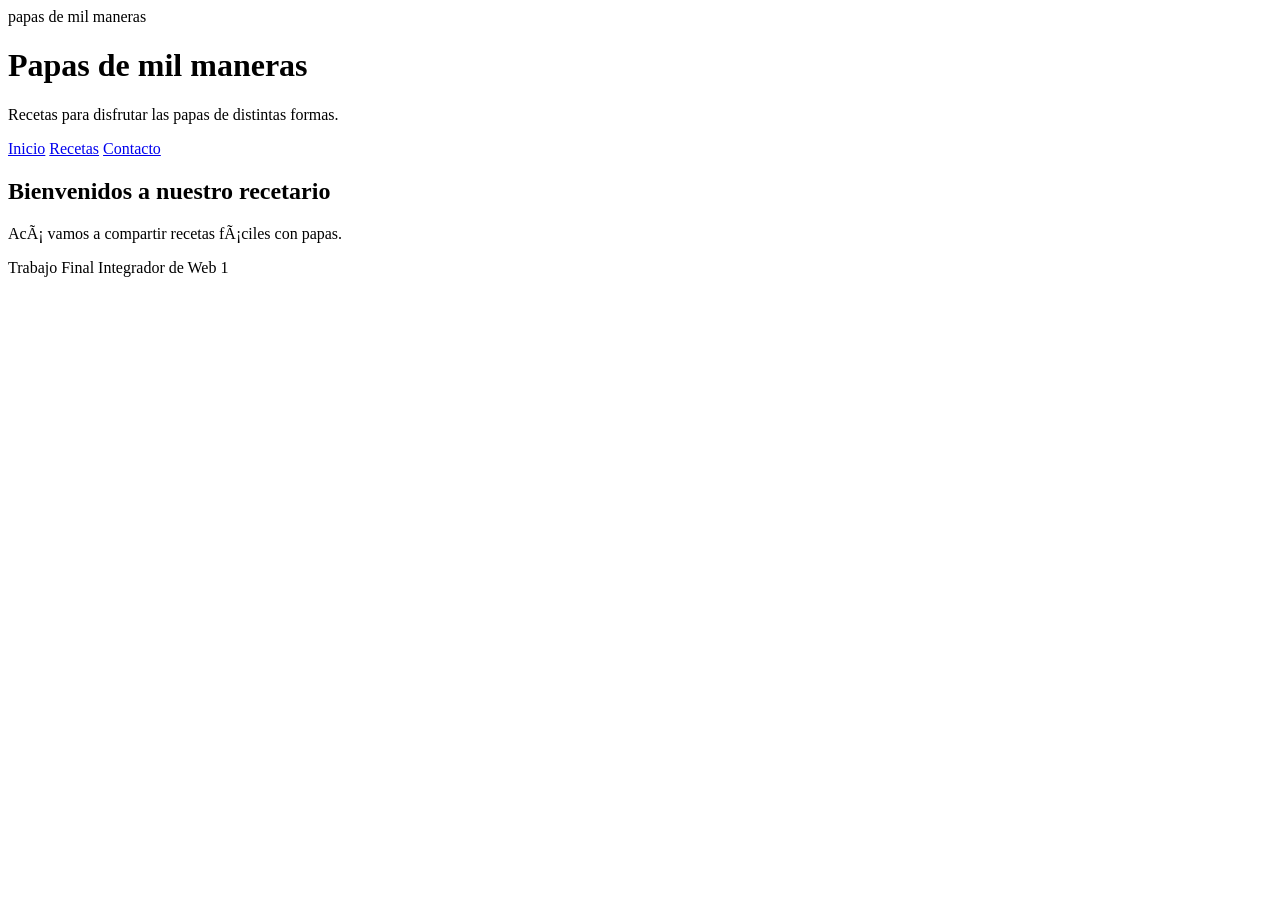
==== index.html @ 347c8983 "Agregar pag iniciales del recetario Co-Authored-By: Rebeca Sosa <156535491+BeckySosa@users.noreply.g" ====
<!DOCTYPE html> 
<html lang="es">  
<head> 
    <meta charset="UFT-8">
    <meta name="viewport" contene="width=device-width, initial-scale=1.0'>"
    <title>papas de mil maneras </title>
</head>
<body>
    <header>
        <h1>Papas de mil maneras</h1>
        <p>Recetas para disfrutar las papas de distintas formas.</p>
    </header>

    <nav>
        <a href="index.html">Inicio</a>
        <a href="recetas.html">Recetas</a>
        <a href="contacto.html">Contacto</a>
    </nav>

    <main>
        <h2>Bienvenidos a nuestro recetario</h2>
        <p>Acá vamos a compartir recetas fáciles con papas.</p>
    </main>

    <footer>
        <p>Trabajo Final Integrador de Web 1</p>
    </footer>
</head>
</html>
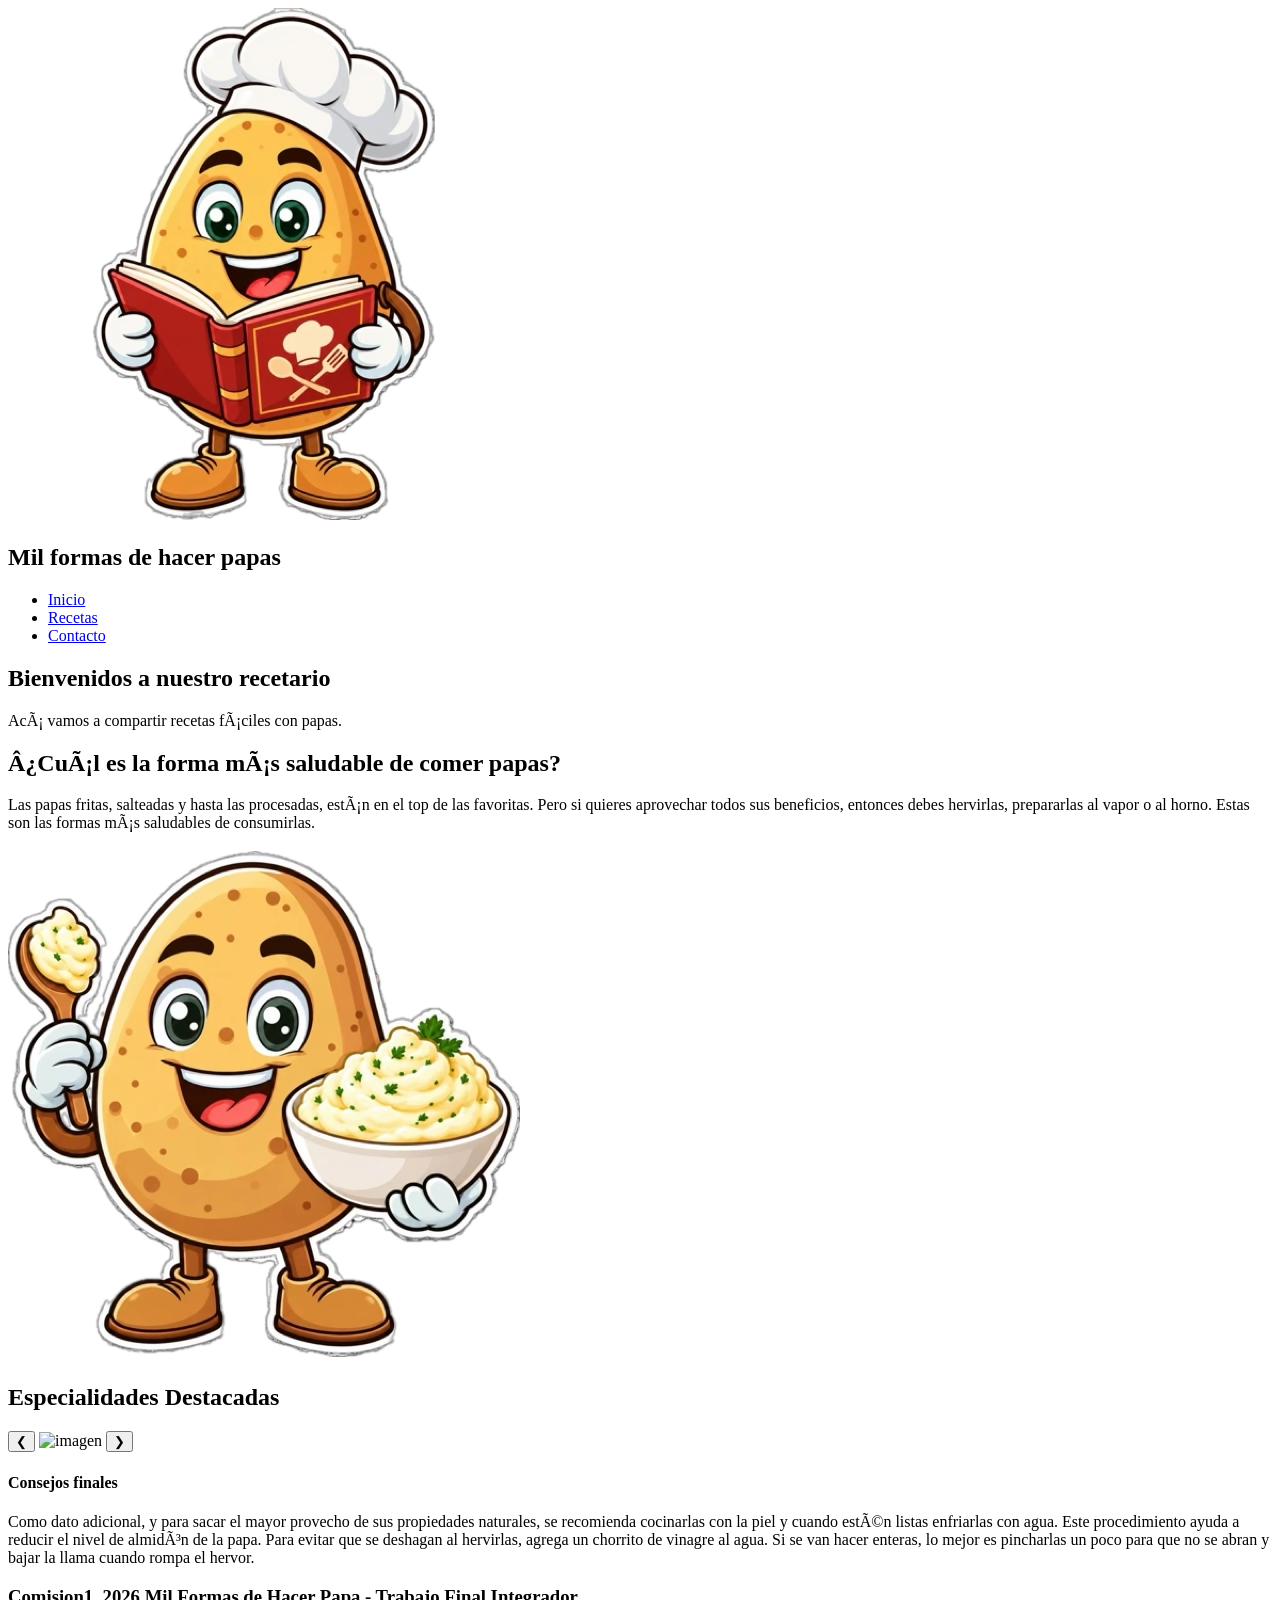
==== commit 88c0dd9a: "index.html Se agrego contenido al index.html, dando la estructura deseada." ====
--- a/index.html
+++ b/index.html
@@ -2,28 +2,70 @@
 <html lang="es">  
 <head> 
     <meta charset="UFT-8">
-    <meta name="viewport" contene="width=device-width, initial-scale=1.0'>"
-    <title>papas de mil maneras </title>
+    <meta name="viewport" contene="width=device-width, initial-scale=1.0'>">
+    <title>papas de mil maneras | Inicio </title>
+    <link rel="stylesheet" href="style.css">
 </head>
 <body>
     <header>
-        <h1>Papas de mil maneras</h1>
-        <p>Recetas para disfrutar las papas de distintas formas.</p>
+
+        <nav>
+            <div class="marca">
+                <img src="imagenes/papalibro.webp" alt="Papita leyendo un libro de recetas">
+                <h1>Mil formas de hacer papas</h1>
+            </div>
+
+          <ul class="menuNavegacion">
+
+            <li><a class="activo" href="index.html">Inicio</a></li>
+            <li><a href="receta.html">Recetas</a></li>
+            <li><a href="formulario.html">Contacto</a></li>
+          </ul>
+
+        </nav>
+
     </header>
+    <main>
 
-    <nav>
-        <a href="index.html">Inicio</a>
-        <a href="recetas.html">Recetas</a>
-        <a href="contacto.html">Contacto</a>
-    </nav>
-
-    <main>
         <h2>Bienvenidos a nuestro recetario</h2>
         <p>Acá vamos a compartir recetas fáciles con papas.</p>
+  
+        <section class="presentacion-inicio">
+            <div class="Contenido">
+                <h2>¿Cuál es la forma más saludable de comer papas?</h2>
+                <p>Las papas fritas, salteadas y hasta las procesadas, están en el top de las favoritas. Pero si quieres aprovechar todos sus beneficios, entonces debes hervirlas, prepararlas al vapor o al horno. Estas son las formas más saludables de consumirlas.</p>
+            </div>
+            <img src="imagenes/papa-pure.webp" alt="Papita sonriente con un plato de puré">
+        </section>
+        
+        <section class="Carrusel">
+            <h2>Especialidades Destacadas</h2>
+            
+            <div class="DivImg">
+               
+                 <button type="button" class="flecha" onclick="anterior()">&#10094;</button>
+                  <img id="imgCarrusel" src="" alt="imagen">
+                  <button type="button" class="flecha" onclick="siguiente()">&#10095;</button>
+            </div>
+
+            <div class="txtImagen">
+                <p id="txt"></p>
+            </div>
+
+        </section>
+        <section class="Consejos">
+
+            <h4>Consejos finales </h4>
+            <p>Como dato adicional, y para sacar el mayor provecho de sus propiedades naturales, se recomienda cocinarlas con la piel y cuando estén listas enfriarlas con agua. Este procedimiento ayuda a reducir el nivel de almidón de la papa. 
+               Para evitar que se deshagan al hervirlas, agrega un chorrito de vinagre al agua. Si se van hacer enteras, lo mejor es pincharlas un poco para que no se abran y bajar la llama cuando rompa el hervor. </p>
+        </section>
+
     </main>
 
     <footer>
-        <p>Trabajo Final Integrador de Web 1</p>
+        <h3>Comision1_2026 Mil Formas de Hacer Papa - Trabajo Final Integrador</h3>
+         
     </footer>
+    <script src="script.js"></script>
 </head>
 </html>
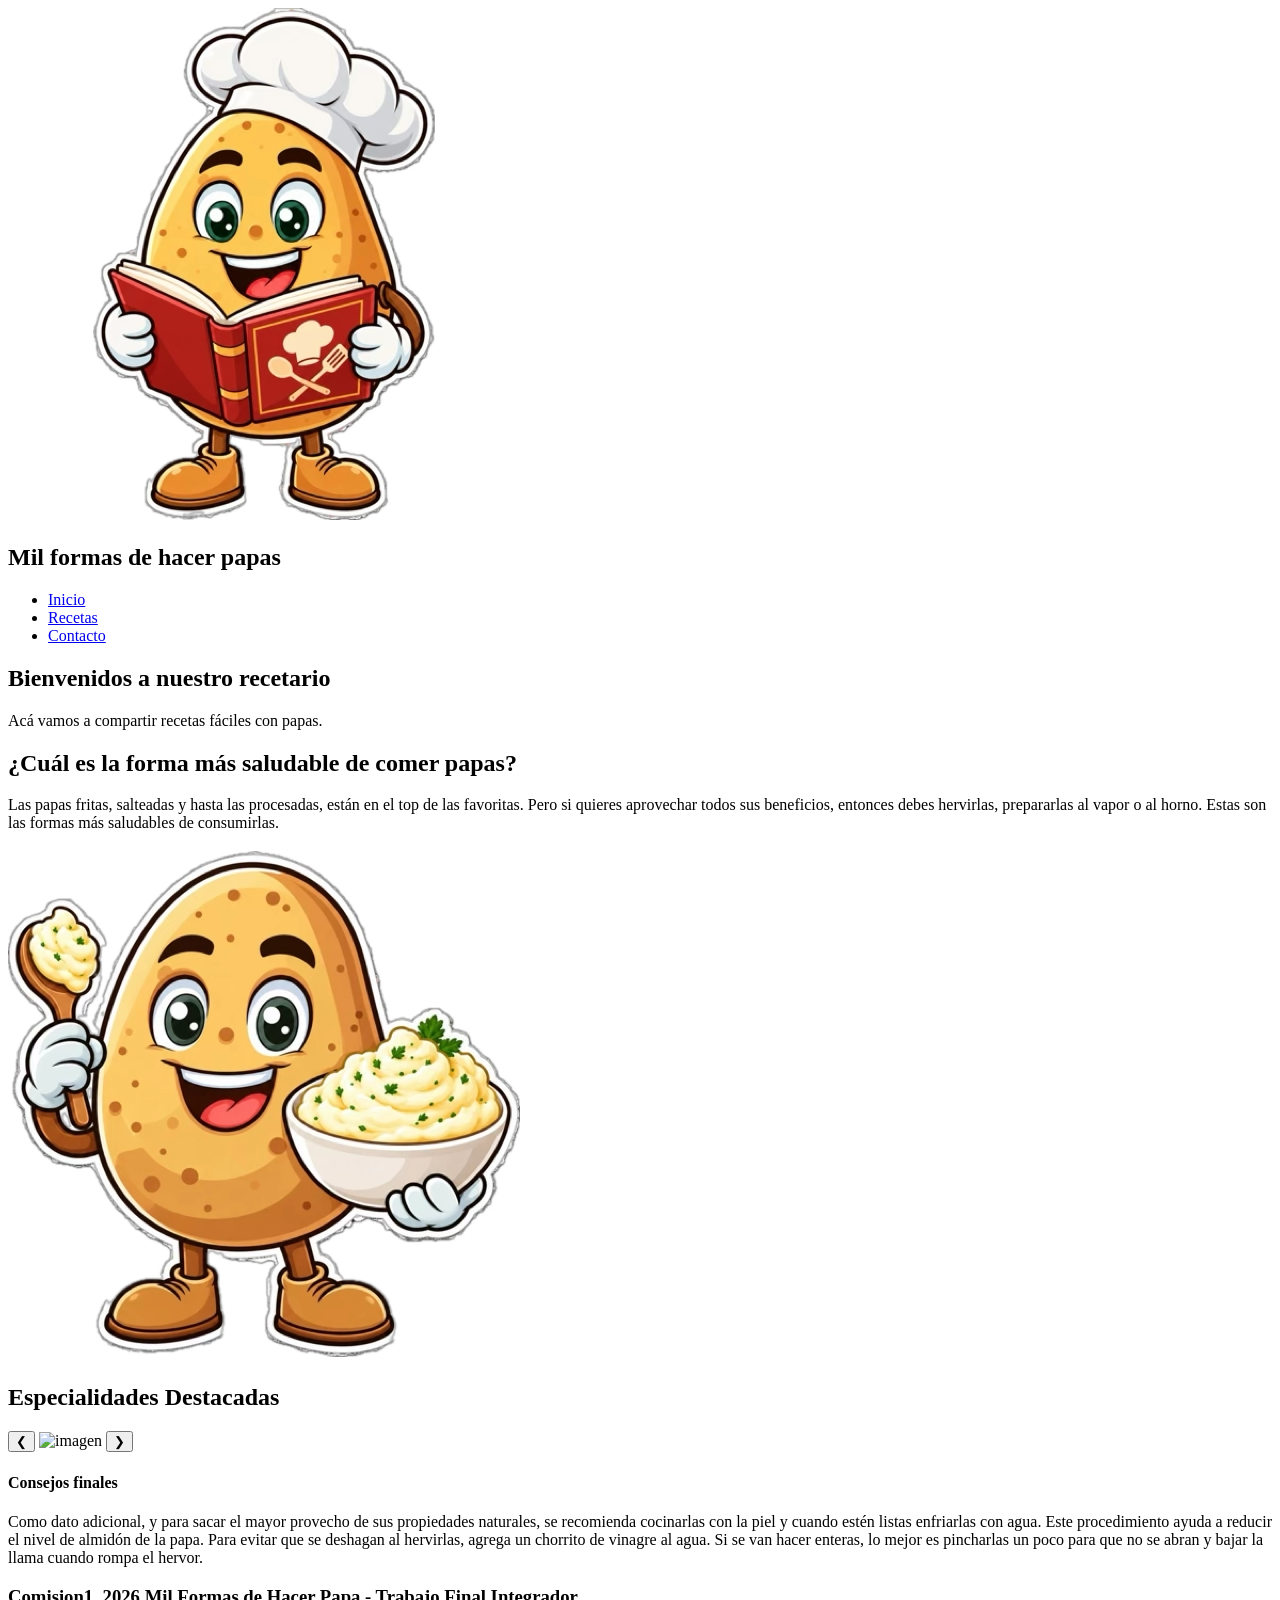
==== commit 521094fe: "Estructura inicial de paginas  ,archivos del sitio y html de contacto" ====
--- a/index.html
+++ b/index.html
@@ -1,10 +1,10 @@
 <!DOCTYPE html> 
 <html lang="es">  
 <head> 
-    <meta charset="UFT-8">
-    <meta name="viewport" contene="width=device-width, initial-scale=1.0'>">
+    <meta charset="UTF-8">
+    <meta name="viewport" content="width=device-width, initial-scale=1.0">
     <title>papas de mil maneras | Inicio </title>
-    <link rel="stylesheet" href="style.css">
+    <link rel="stylesheet" href="styles/index.css">
 </head>
 <body>
     <header>
@@ -67,5 +67,5 @@
          
     </footer>
     <script src="script.js"></script>
-</head>
+</body>
 </html>
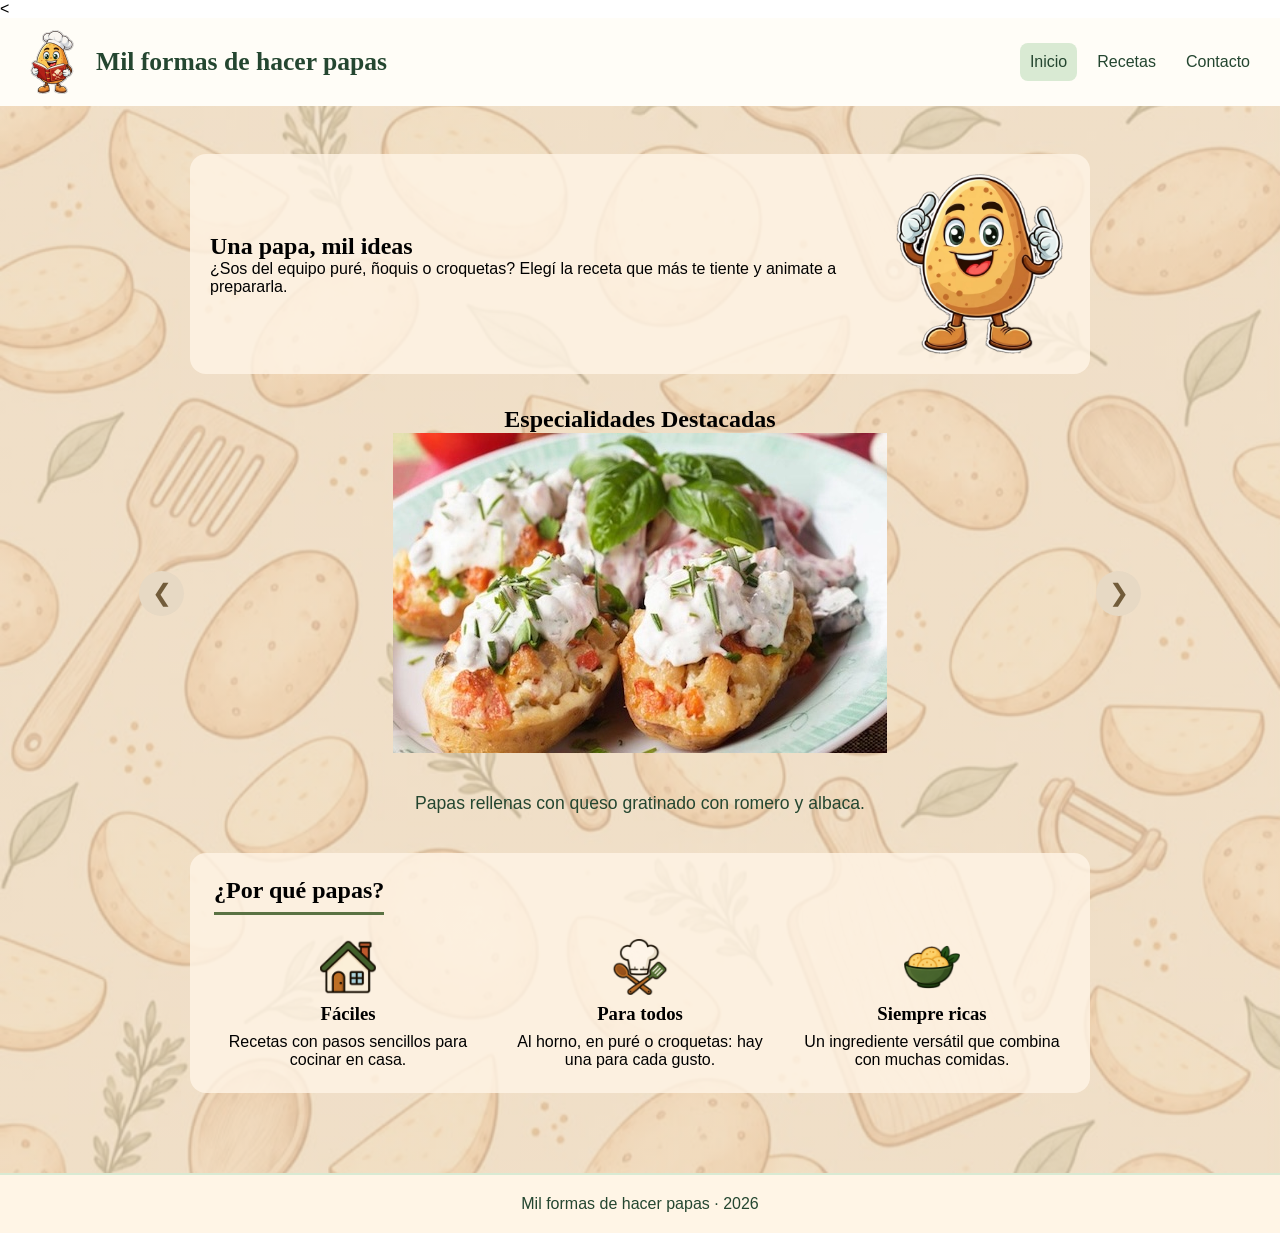
==== commit 260b0200: "cambios en index.html y css" ====
--- a/index.html
+++ b/index.html
@@ -1,14 +1,13 @@
-<!DOCTYPE html> 
-<html lang="es">  
-<head> 
+<<!DOCTYPE html>
+<html lang="es">
+<head>
     <meta charset="UTF-8">
     <meta name="viewport" content="width=device-width, initial-scale=1.0">
-    <title>papas de mil maneras | Inicio </title>
-    <link rel="stylesheet" href="styles/index.css">
+    <link rel="stylesheet" href="./styles/index.css">
+    <title>Mil formas de hacer papas | Inicio</title>
 </head>
-<body>
+<body class="pagina-inicio">
     <header>
-
         <nav>
             <div class="marca">
                 <img src="imagenes/papalibro.webp" alt="Papita leyendo un libro de recetas">
@@ -16,55 +15,68 @@
             </div>
 
           <ul class="menuNavegacion">
-
-            <li><a class="activo" href="index.html">Inicio</a></li>
+             <li><a class="activo" href="index.html">Inicio</a></li>
             <li><a href="receta.html">Recetas</a></li>
             <li><a href="formulario.html">Contacto</a></li>
           </ul>
 
         </nav>
-
     </header>
     <main>
-
-        <h2>Bienvenidos a nuestro recetario</h2>
-        <p>Acá vamos a compartir recetas fáciles con papas.</p>
-  
+        <div class="contenido-inicio">
         <section class="presentacion-inicio">
             <div class="Contenido">
-                <h2>¿Cuál es la forma más saludable de comer papas?</h2>
-                <p>Las papas fritas, salteadas y hasta las procesadas, están en el top de las favoritas. Pero si quieres aprovechar todos sus beneficios, entonces debes hervirlas, prepararlas al vapor o al horno. Estas son las formas más saludables de consumirlas.</p>
-            </div>
-            <img src="imagenes/papa-pure.webp" alt="Papita sonriente con un plato de puré">
+             <h2>Una papa, mil ideas</h2>
+              <p>¿Sos del equipo puré, ñoquis o croquetas? Elegí la receta que más te tiente y animate a prepararla.</p>
+          </div>
+            <img src="imagenes/papa-ok.webp" alt="Papita sonriente con un plato de puré">
         </section>
-        
         <section class="Carrusel">
             <h2>Especialidades Destacadas</h2>
             
-            <div class="DivImg">
-               
-                 <button type="button" class="flecha" onclick="anterior()">&#10094;</button>
+        
+                <div class="DivImg">
+
+                 <button type="button" class="flecha" onclick="anterior()" title="Anterior">&#10094;</button>
                   <img id="imgCarrusel" src="" alt="imagen">
-                  <button type="button" class="flecha" onclick="siguiente()">&#10095;</button>
-            </div>
-
+                  <button type="button" class="flecha" onclick="siguiente()" title="Siguiente">&#10095;</button>
+                  
+           
+                </div>
+              
             <div class="txtImagen">
                 <p id="txt"></p>
             </div>
 
+            
         </section>
-        <section class="Consejos">
+        <section class="por-que-papas">
+    <h2>¿Por qué papas?</h2>
 
-            <h4>Consejos finales </h4>
-            <p>Como dato adicional, y para sacar el mayor provecho de sus propiedades naturales, se recomienda cocinarlas con la piel y cuando estén listas enfriarlas con agua. Este procedimiento ayuda a reducir el nivel de almidón de la papa. 
-               Para evitar que se deshagan al hervirlas, agrega un chorrito de vinagre al agua. Si se van hacer enteras, lo mejor es pincharlas un poco para que no se abran y bajar la llama cuando rompa el hervor. </p>
+    <ul class="razones">
+        <li>
+            <img src="imagenes/icono-faciles.webp" alt="una casa">
+            <h3>Fáciles</h3>
+            <p>Recetas con pasos sencillos para cocinar en casa.</p>
+        </li>
+
+        <li>
+            <img src="imagenes/icono-todos.webp" alt="Gorro de cocina y utensilios">
+            <h3>Para todos</h3>
+            <p>Al horno, en puré o croquetas: hay una para cada gusto.</p>
+        </li>
+
+        <li>
+            <img src="imagenes/icono-ricas.webp" alt="Cuenco con papas">
+            <h3>Siempre ricas</h3>
+            <p>Un ingrediente versátil que combina con muchas comidas.</p>
+        </li>
+  </ul>
         </section>
-
+        </div>
     </main>
-
     <footer>
-        <h3>Comision1_2026 Mil Formas de Hacer Papa - Trabajo Final Integrador</h3>
-         
+        <p>Mil formas de hacer papas · 2026</p>
     </footer>
     <script src="script.js"></script>
 </body>
--- a/styles/index.css
+++ b/styles/index.css
@@ -0,0 +1,342 @@
+*{
+    padding: 0;
+    margin: 0;
+    box-sizing: border-box;
+}
+
+html{
+    height: 100%;
+}
+
+body{
+    min-height: 100%;
+    display: flex;
+    flex-direction: column;
+    font-family: Arial, sans-serif;
+}
+
+h1, h2, h3, h4{
+    font-family: Georgia, serif;
+}
+
+header{
+    background-color: #fffdf7;
+}
+
+nav{
+    display: flex;
+    justify-content: space-between;
+    align-items: center;
+    flex-wrap: wrap;
+    gap: 15px;
+    padding: 12px 20px;
+}
+
+.marca{
+    display: flex;
+    align-items: center;
+    gap: 12px;
+}
+
+.marca img{
+    width: 64px;
+    height: auto;
+}
+
+nav h1{
+    color: #244630;
+    font-size: 1.6rem;
+}
+
+.menuNavegacion{
+    list-style: none;
+    display: flex;
+    flex-wrap: wrap;
+    gap: 10px;
+}
+.menuNavegacion a{
+    text-decoration: none;
+    display: block;
+    padding: 10px;
+    color: #244630;
+    border-radius: 8px;
+}
+
+.menuNavegacion a:hover,
+.menuNavegacion a.activo{
+    color: #244630;
+    background-color: #d9ead3;
+}
+
+main{
+
+     background-color:#FFF5E6;
+     background-image: linear-gradient(rgba(234, 216, 190, 0.65), rgba(234, 216, 190, 0.65)), url("../imagenes/fondo.jpeg");
+     background-repeat: repeat no-repeat;
+     background-size: cover;
+     background-position: center;
+     min-height: 100vh;
+}
+.presentacion-inicio,
+.presentacion-contacto{
+    display: flex;
+    flex-wrap: wrap;
+    align-items: center;
+    justify-content: center;
+    gap: 20px;
+    max-width: 900px;
+    margin: 20px auto;
+    padding: 20px;
+    background-color: #FFF5E6;;
+}
+
+.presentacion-inicio .Contenido,
+.presentacion-contacto div{
+    flex: 1 1 300px;
+}
+
+.presentacion-inicio img,
+.presentacion-contacto img{
+    width: 180px;
+    max-width: 100%;
+    height: auto;
+}
+
+.presentacion-contacto {
+    max-width: 760px;
+    gap: 16px;
+    margin: 0;
+    padding: 0;
+    background-color: transparent;
+    border-radius: 0;
+
+}
+
+.presentacion-contacto img{
+    width: 160px;
+}
+
+
+
+#imgCarrusel{
+    border-radius: 8px;
+    flex: 1;
+    min-width: 0;
+    width: 100%;
+    height: 320px;
+    object-fit: contain;
+}
+.Carrusel h2{
+ text-align: center;
+ width: 100%; 
+}
+
+.DivImg{
+    display: flex;
+    align-items: center;
+    gap: 8px;
+}
+#txt{
+    margin:0;
+    font-size: 150%;
+    color:#2c3e50;
+}
+.txtImagen {
+    min-height: 100px;
+    display: flex;
+    align-items: center;
+    justify-content: center;
+}
+
+.flecha {
+    background-color: #e7d9c4;
+    color: #725c3a;
+    border: none;
+    border-radius: 50%;
+    width: 45px;
+    height: 45px;
+    font-size: 24px;
+    cursor: pointer;
+
+    }
+
+.flecha:hover {
+    background-color: #d2bd9f;
+}
+
+
+.pagina-inicio main{
+    padding: 24px 16px;
+}
+.contenido-inicio{
+    max-width: 1050px;
+    margin: 0 auto;
+    padding: 24px;
+   
+}
+.pagina-inicio .presentacion-inicio {
+    margin: 0 auto 32px;
+    background-color: rgba(255, 245, 230, 0.82);
+    border-radius: 16px;
+}
+.pagina-inicio #txt{
+    font-size: 1.1rem;
+    color: #244630;
+}
+.por-que-papas {
+    max-width: 900px;
+    margin: 0 auto 32px;
+    padding: 24px;
+    background-color: rgba(255, 245, 230, 0.82);
+    border-radius: 16px;
+}
+.por-que-papas h2{
+    display: inline-block;
+    margin-bottom: 24px;
+    padding-bottom: 8px;
+    border-bottom: 3px solid #5a7243;
+}
+.razones{
+    list-style: none;
+    display: flex;
+    flex-wrap: wrap;
+    justify-content: space-around;
+    gap: 24px;
+}
+.razones li{
+    flex: 1 1 190px;
+    text-align: center;
+}
+.razones img {
+    display: block;
+    width: 56px;
+    height: 56px;
+    object-fit: contain;
+    margin: 0 auto 8px;
+}
+.razones h3{
+    margin-bottom: 8px;
+}
+footer{
+    background-color: #FFF5E6;
+    border-top: 2px solid #d9ead3;
+    padding: 15px;
+    text-align: center;
+    color: #244630;
+    margin-top: auto;
+}
+footer p{
+    margin: 5px;
+}
+
+/*Formularioooo*/
+.tarjeta-contacto {
+    width: 90%;
+    max-width: 760px;
+    margin: 20px auto;
+    padding: 20px;
+    background-color: rgba(255, 245, 230, 0.82);
+    border-radius: 16px;
+}
+form{
+    display: flex;
+    justify-content: center;
+    flex-direction: column;
+    gap:30px;
+    align-items: center;
+    padding:20px; 
+    
+}
+
+#secciones{
+    width: 100%;
+    max-width: 350px;
+    text-align: center;
+    
+}
+input{
+    margin:10px 0;
+    width: 100%;             
+    max-width: 350px;       
+    padding: 10px 15px;
+    border-radius: 8px; 
+    
+}
+#mensaje{
+    display: block;
+    padding: 10px 15px;
+    font: inherit; 
+    margin: 10px 0;
+    width: 100%;
+    border-radius: 8px; 
+    resize: none;
+}
+  
+
+.error {
+    color: #8a1f11;
+    font-size: 14px;
+    min-height: 3.5em;
+}
+
+#resumen {
+    max-width: 600px;
+    margin: 20px auto;
+    padding: 15px;
+}
+ #resumen p {
+    overflow-wrap: anywhere;
+}  
+
+
+/* Página de recetas */
+.pagina-recetas main {
+    padding: 24px;
+}
+
+.pagina-recetas main h2 {
+    max-width: 1000px;
+    margin: 0 auto 16px;
+}
+
+.recetas {
+    display: flex;
+    flex-wrap: wrap;
+    gap: 20px;
+    max-width: 1000px;
+    margin: 0 auto;
+}
+
+.recetas article {
+    flex: 1 1 420px;
+    padding: 18px;
+    background-color: rgba(255, 245, 230, 0.82);
+    border-radius: 16px;
+}
+
+.recetas img {
+    width: 100%;
+    height: auto;
+}
+.recetas .mascota-receta {
+    display: block;
+    width: 110px;
+    margin: 10px auto;
+}
+
+.recetas ul,
+.recetas ol {
+    margin: 8px 0 16px 22px;
+}
+
+@media (max-width: 600px) {
+    nav,
+    .menuNavegacion {
+        justify-content: center;
+    }
+
+    nav h1 {
+        text-align: center;
+    }
+}
+
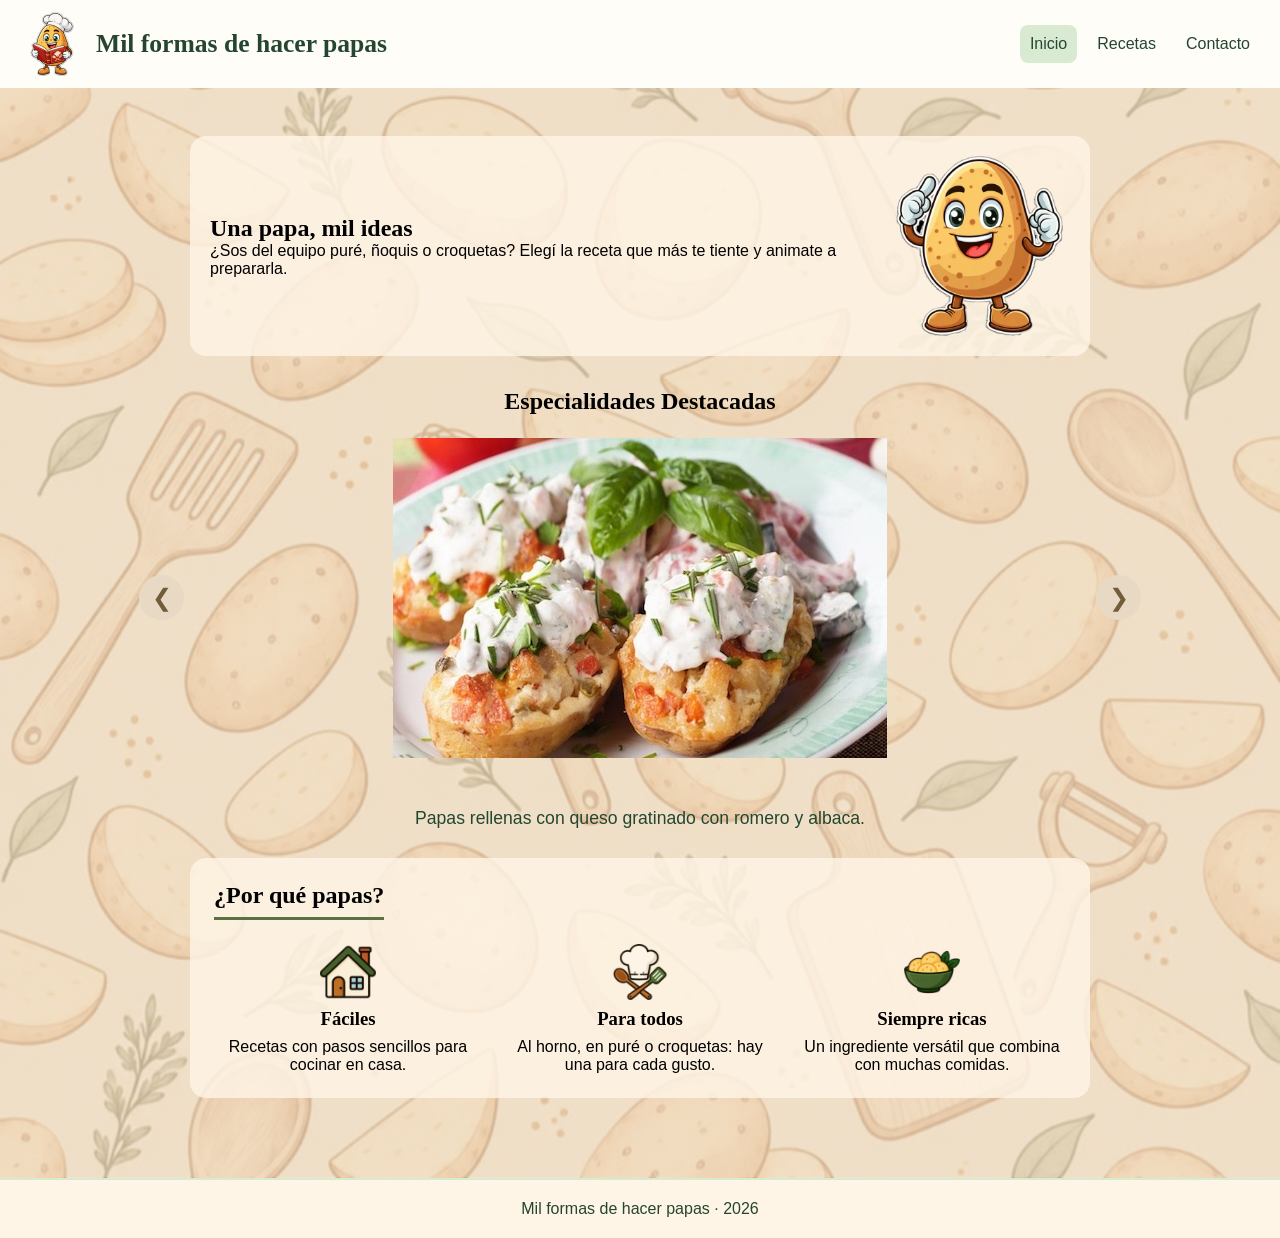
==== commit 2ab45bd6: "Carrusel automatico y detalles css" ====
--- a/index.html
+++ b/index.html
@@ -1,4 +1,4 @@
-<<!DOCTYPE html>
+<!DOCTYPE html>
 <html lang="es">
 <head>
     <meta charset="UTF-8">
@@ -37,9 +37,9 @@
         
                 <div class="DivImg">
 
-                 <button type="button" class="flecha" onclick="anterior()" title="Anterior">&#10094;</button>
+                 <button type="button" class="flecha" onclick="anterior(true)" title="Anterior">&#10094;</button>
                   <img id="imgCarrusel" src="" alt="imagen">
-                  <button type="button" class="flecha" onclick="siguiente()" title="Siguiente">&#10095;</button>
+                  <button type="button" class="flecha" onclick="siguiente(true)" title="Siguiente">&#10095;</button>
                   
            
                 </div>
--- a/styles/index.css
+++ b/styles/index.css
@@ -88,6 +88,7 @@
     margin: 20px auto;
     padding: 20px;
     background-color: #FFF5E6;;
+
 }
 
 .presentacion-inicio .Contenido,
@@ -129,6 +130,7 @@
 .Carrusel h2{
  text-align: center;
  width: 100%; 
+ margin-bottom: 2.5vh;
 }
 
 .DivImg{
@@ -140,6 +142,8 @@
     margin:0;
     font-size: 150%;
     color:#2c3e50;
+    margin-top: 2.5vh;
+   
 }
 .txtImagen {
     min-height: 100px;
@@ -237,6 +241,7 @@
     padding: 20px;
     background-color: rgba(255, 245, 230, 0.82);
     border-radius: 16px;
+    color: #244630;
 }
 form{
     display: flex;
@@ -283,10 +288,20 @@
     max-width: 600px;
     margin: 20px auto;
     padding: 15px;
+    /*background-color: #eedde5;*/
+    /*background-color: #d9ead3;*/
+    background-color: white;
+    border-radius: 8px;
+    display: none;
 }
  #resumen p {
     overflow-wrap: anywhere;
 }  
+#resumen p {
+    margin: 6px 0;
+    color: #244630;
+    font-size: 0.95rem;
+}
 
 
 /* Página de recetas */
